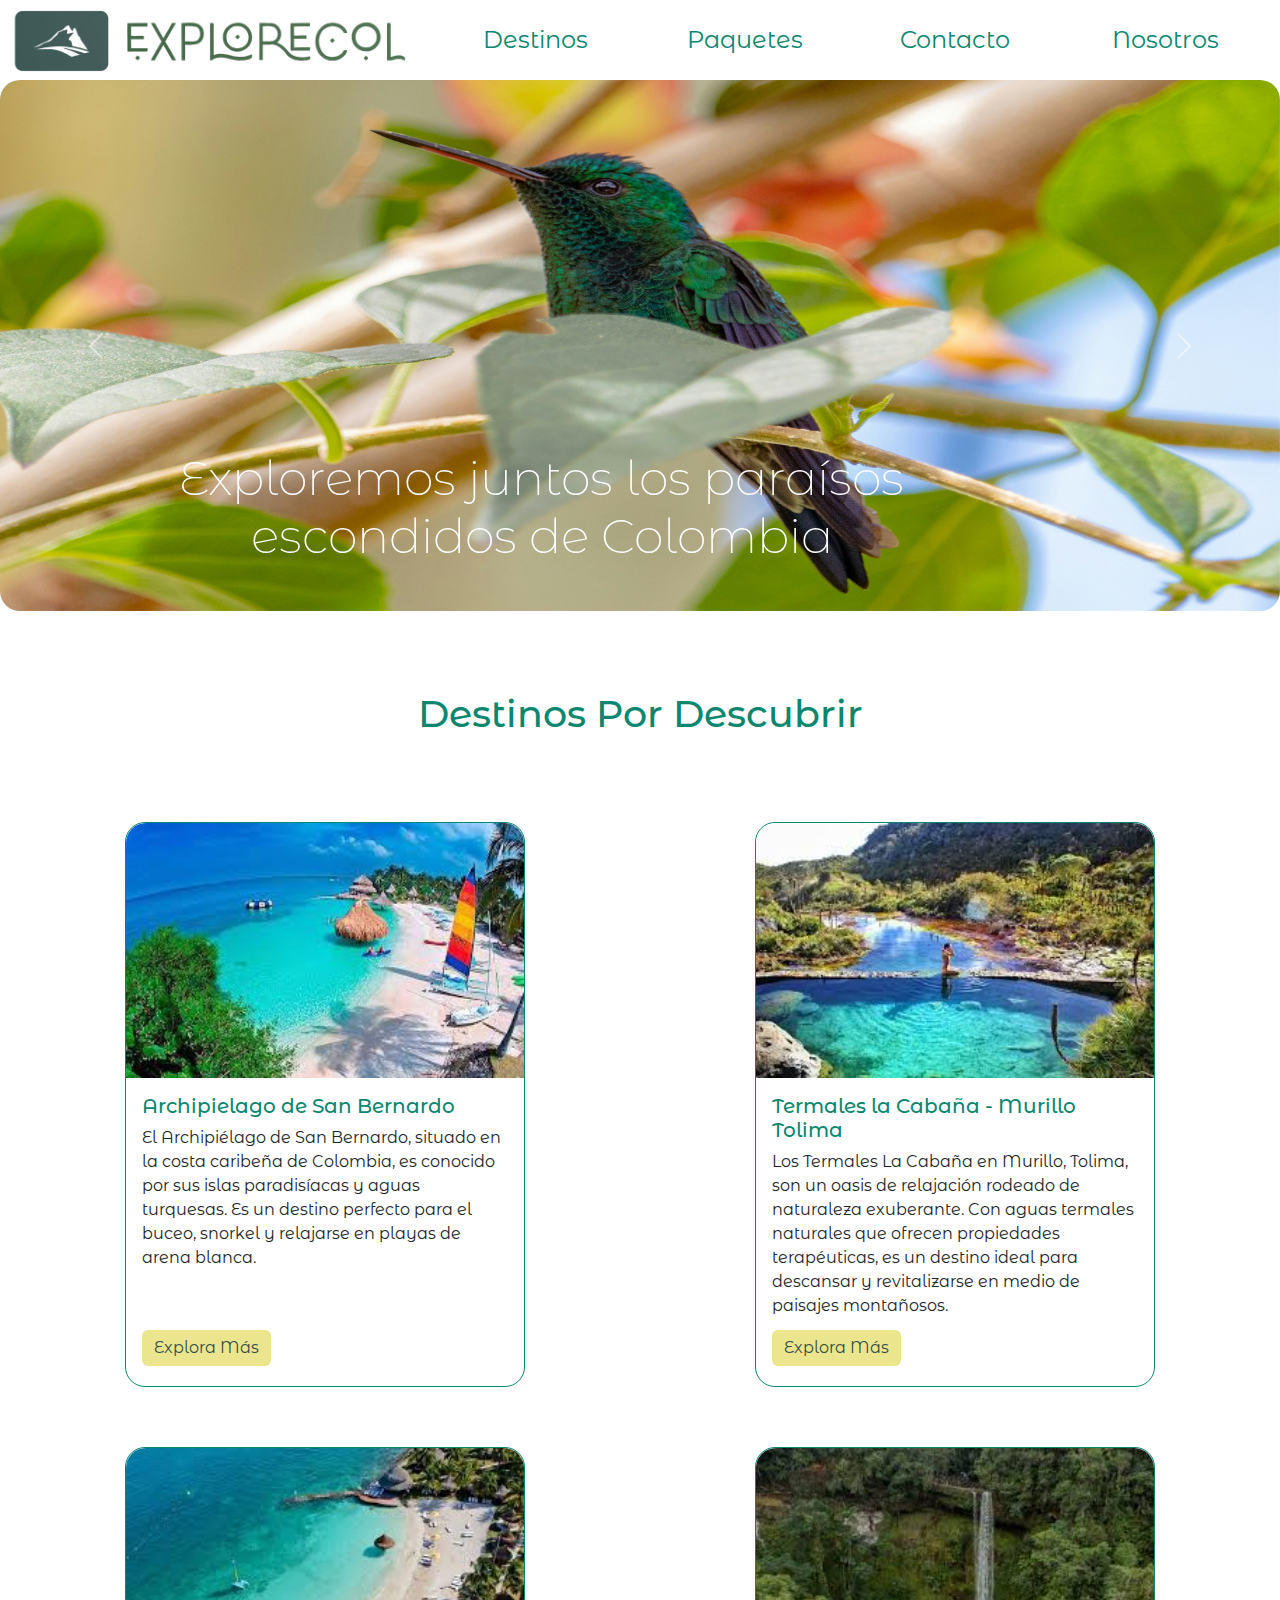
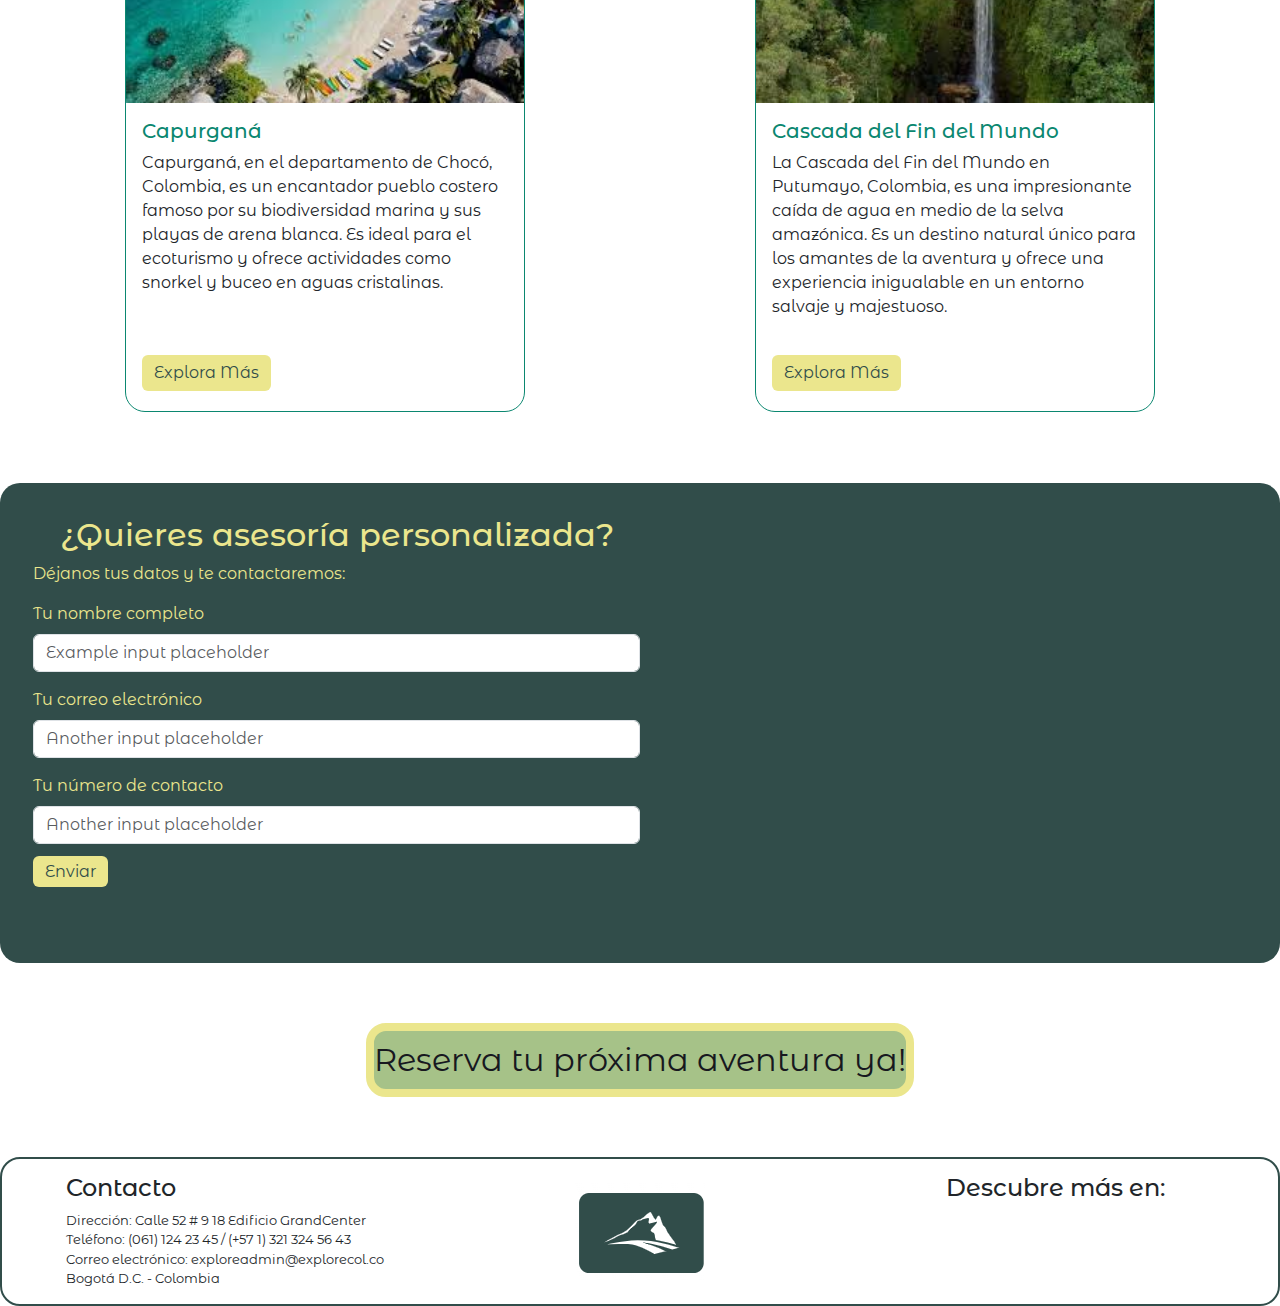
==== index.html @ 63561d1d "inicio proyecto" ====
<!DOCTYPE html>
<html lang="en">
<head>
    <meta charset="UTF-8">
    <meta name="viewport" content="width=device-width, initial-scale=1.0">
    <link href="https://cdn.jsdelivr.net/npm/bootstrap@5.3.3/dist/css/bootstrap.min.css" 
        rel="stylesheet" 
        integrity="sha384-QWTKZyjpPEjISv5WaRU9OFeRpok6YctnYmDr5pNlyT2bRjXh0JMhjY6hW+ALEwIH" 
        crossorigin="anonymous">
        <link rel="preconnect" href="https://fonts.googleapis.com">
        <link rel="preconnect" href="https://fonts.gstatic.com" crossorigin>
        <link href="https://fonts.googleapis.com/css2?family=Montserrat+Alternates:ital,wght@0,100;0,200;0,300;0,400;0,500;0,600;0,700;0,800;0,900;1,100;1,200;1,300;1,400;1,500;1,600;1,700;1,800;1,900&display=swap" 
            rel="stylesheet">
            <link rel="stylesheet" href="https://cdnjs.cloudflare.com/ajax/libs/font-awesome/6.5.2/css/all.min.css" integrity="sha512-SnH5WK+bZxgPHs44uWIX+LLJAJ9/2PkPKZ5QiAj6Ta86w+fsb2TkcmfRyVX3pBnMFcV7oQPJkl9QevSCWr3W6A==" crossorigin="anonymous" referrerpolicy="no-referrer" />
    <link rel="stylesheet" href="./assets/css/styles.css">
    <link rel="stylesheet" href="./assets/css/header.css">
    <link rel="stylesheet" href="./assets/css/carousel.css">
    <link rel="stylesheet" href="./assets/css/destinos.css">
    <link rel="stylesheet" href="./assets/css/callback.css">
    <link rel="stylesheet" href="./assets/css/btn-reservar.css">
    <link rel="stylesheet" href="./assets/css/footer.css">
    <title>ExploreCol Travel</title>
</head>
<body>
    <!---------------- Barra de Navegación  -------------------------------->
    <header>
        <div class="header__img">
            <img src="./assets/img/ExploreCol.png" alt="ExploreCol-Logo">
        </div>
        <nav class="header__navbar">
            <ul>
                <li>
                    <a href="">Destinos</a>
                </li>
                <li>
                    <a href="">Paquetes</a>
                </li>
                <li>
                    <a href="">Contacto</a>
                </li>
                <li>
                    <a href="">Nosotros</a>
                </li>
            </ul>
        </nav>
    </header>
    <!-------------------  Carrusell de fotos -------------------------->
    <section>
        <div id="carouselExampleAutoplaying" class="carousel slide" data-bs-ride="carousel">
            <div class="carousel-inner">
              <div class="carousel-item active">
                <img src="./assets/img/andres-herrera-B7Zv5rtOlSg-unsplash.jpg" class="d-block w-100" alt="imagen-colombia-1">
              </div>
              <div class="carousel-item">
                <img src="./assets/img/fernanda-fierro-XV4XUU7gWlk-unsplash.jpg" class="d-block w-100" alt="imagen-colombia-2">
              </div>
              <div class="carousel-item">
                <img src="./assets/img/azzedine-rouichi-NqMHXiNxbuE-unsplash.jpg" class="d-block w-100" alt="imagen-colombia-3">
              </div>
              <div class="carousel-item">
                <img src="./assets/img/leandro-loureiro-J0suKy48jfk-unsplash.jpg" class="d-block w-100" alt="imagen-colombia-4">
              </div>
            </div>
            <button class="carousel-control-prev" type="button" data-bs-target="#carouselExampleAutoplaying" data-bs-slide="prev">
              <span class="carousel-control-prev-icon" aria-hidden="true"></span>
              <span class="visually-hidden">Previous</span>
            </button>
            <button class="carousel-control-next" type="button" data-bs-target="#carouselExampleAutoplaying" data-bs-slide="next">
              <span class="carousel-control-next-icon" aria-hidden="true"></span>
              <span class="visually-hidden">Next</span>
            </button>
          </div>
          <div class="carousel-text">
            <h1>Exploremos juntos los paraísos <br>
            escondidos de Colombia</h1>
        </div>
    </section>
    <!----------------- Sección Destinos ----------------------------------->
    <section class="destinos__container">
        <h2>Destinos Por Descubrir</h2>
        <div class="destinos__cards">
            <div class="destinos__cards-content-top">
                <div class="card" style="width: 25rem;">
                    <img src="./assets/img/archipielago-san-bernardo.jpg" class="card-img-top" alt="...">
                    <div class="card-body">
                        <h5 class="card-title">Archipielago de San Bernardo</h5>
                        <p class="card-text">El Archipiélago de San Bernardo, 
                            situado en la costa caribeña de Colombia, 
                            es conocido por sus islas paradisíacas y aguas turquesas. 
                            Es un destino perfecto para el buceo, snorkel 
                            y relajarse en playas de arena blanca.</p>
                        <a href="#" class="btn btn-primary">Explora Más</a>
                    </div>
                </div>
                <div class="card" style="width: 25rem;">
                    <img src="./assets/img/murillo-tolima.jpg" class="card-img-top" alt="...">
                    <div class="card-body">
                        <h5 class="card-title">Termales la Cabaña - Murillo Tolima</h5>
                        <p class="card-text">Los Termales La Cabaña en Murillo, Tolima, 
                            son un oasis de relajación rodeado de naturaleza exuberante. 
                            Con aguas termales naturales que ofrecen propiedades terapéuticas, 
                            es un destino ideal para descansar y revitalizarse en medio de paisajes 
                            montañosos.</p>
                        <a href="#" class="btn btn-primary">Explora Más</a>
                    </div>
                </div>
            </div>
            <div class="destinos__cards-content-bottom">
                <div class="card" style="width: 25rem;">
                    <img src="./assets/img/capurgana.jpg" class="card-img-top" alt="...">
                    <div class="card-body">
                        <h5 class="card-title">Capurganá</h5>
                        <p class="card-text">Capurganá, en el departamento de Chocó, Colombia, 
                            es un encantador pueblo costero famoso por su biodiversidad marina 
                            y sus playas de arena blanca. Es ideal para el ecoturismo y ofrece 
                            actividades como snorkel y buceo en aguas cristalinas.</p>
                        <a href="#" class="btn btn-primary">Explora Más</a>
                    </div>
                </div>
                <div class="card" style="width: 25rem;">
                    <img src="./assets/img/fin-del-mundo.jpg" class="card-img-top" alt="...">
                    <div class="card-body">
                        <h5 class="card-title">Cascada del Fin del Mundo</h5>
                        <p class="card-text">La Cascada del Fin del Mundo en Putumayo, Colombia, 
                            es una impresionante caída de agua en medio de la selva amazónica. 
                            Es un destino natural único para los amantes de la aventura 
                            y ofrece una experiencia inigualable en un entorno salvaje y majestuoso.</p>
                        <a href="#" class="btn btn-primary">Explora Más</a>
                    </div>
                </div>
            </div>
        </div>
    </section>
    <!---------------- Call to Action --------------------------------------->
    <section class="callback">
        <div>
            <h2>¿Quieres asesoría personalizada?</h2>
            <p>Déjanos tus datos y te contactaremos:</p>
            <div class="mb-3">
                <label for="formGroupExampleInput" class="form-label">Tu nombre completo</label>
                <input type="text" class="form-control" id="formGroupExampleInput" placeholder="Example input placeholder">
            </div>
            <div class="mb-3">
                <label for="formGroupExampleInput2" class="form-label">Tu correo electrónico</label>
                <input type="email" class="form-control" id="formGroupExampleInput2" placeholder="Another input placeholder">
            </div>
            <div class="mb-3">
                <label for="formGroupExampleInput2" class="form-label">Tu número de contacto</label>
                <input type="number" class="form-control" id="formGroupExampleInput3" placeholder="Another input placeholder">
            </div>
            <a href="#" class="callback__btn btn-primary">Enviar</a>
        </div>
        <div class="callback__video-container">
            <iframe class="callback__video" width="560" 
            height="315" 
            src="https://www.youtube.com/embed/3iRbX0WfJOY?si=jAsMgPPLpHD-TkcE" 
            title="YouTube video player" 
            frameborder="0" allow="accelerometer; autoplay; clipboard-write; encrypted-media; gyroscope; picture-in-picture; web-share" 
            referrerpolicy="strict-origin-when-cross-origin" 
            allowfullscreen></iframe>
        </div>
        
    </section>
    <!----------------  Botón Reservar ------------------------------------->
    <div class="reservar__container">
        <a href="#" class="reservar__container-btn">Reserva tu próxima aventura ya!</a>
    </div>
    <!----------------  footer ------------------------------------>
    <footer class="footer__container">
        <div>
            <h4>Contacto</h4>
            <ul>
                <li>Dirección: Calle 52 # 9 18 Edificio GrandCenter</li>
                <li>Teléfono: (061) 124 23 45 / (+57 1) 321 324 56 43</li>
                <li>Correo electrónico: exploreadmin@explorecol.co</li>
                <li>Bogotá D.C. - Colombia</li>
            </ul>
        </div>
        <div class="footer__container-logo">
            <img src="./assets/img/ExploreCol-Symbol.png" alt="ExploreCol-Symbol">
        </div>
        <div class="footer__container-social">
            <h4>Descubre más en:</h4>
            <div class="footer__container-social-logos">
                <a href="https://www.facebook.com/tu-pagina" target="_blank"><i class="fab fa-facebook"></i></a>
                <a href="https://www.instagram.com/tu-usuario" target="_blank"><i class="fab fa-instagram"></i></a>
                <a href="https://www.tiktok.com/@tu-usuario" target="_blank"><i class="fab fa-tiktok"></i></a>
            </div>
        </div>
    </footer>

    <script src="https://cdn.jsdelivr.net/npm/bootstrap@5.3.3/dist/js/bootstrap.bundle.min.js" 
        integrity="sha384-YvpcrYf0tY3lHB60NNkmXc5s9fDVZLESaAA55NDzOxhy9GkcIdslK1eN7N6jIeHz" 
        crossorigin="anonymous">
    </script>
</body>
</html>
---- assets/css/styles.css ----
* {
    margin: 0;
    padding: 0;
    box-sizing: border-box;
    font-family: "Montserrat Alternates", sans-serif; ;
}
---- assets/css/header.css ----
header {
    display: grid;
    grid-template-columns: 1fr 2fr;
    height: 80px;
    padding: 10px;
    align-content: center;
}

.header__navbar {
    align-content: center;
}

.header__navbar ul {
    display: grid;
    grid-template-columns: 1fr 1fr 1fr 1fr;
    text-align: center;
    list-style: none;
    padding: 0;
    margin: 0;
}

.header__navbar a {
    text-decoration: none;
    color: #0b8770;
    font-size: x-large;
    font-weight: 400;
}
---- assets/css/carousel.css ----
.carousel-inner {
    width: 100%;
    height: 531px;
    border-radius: 20px;

}

.w-100 {
    width: 100% !important;
    height: 531px;
}

.carousel-text h1 {
    position: absolute;
    top: 50%;
    left: 14%;
    color: white;
    font-weight: 200;
    font-size: -webkit-xxx-large;
    text-align: center;
}
---- assets/css/destinos.css ----
.destinos__container {
    box-sizing: border-box;
    padding: 10px;
    color: #0b8770;
    height: 88rem;
    width: 100%;
}

.destinos__container h2 {
    text-align: center;
    margin-top: 70px;
    margin-bottom: 35px;
    font-size: 38px;
}

.destinos__cards {
    display: grid;
    grid-template-rows: 1fr 1fr;
    height: 10px;
}

.destinos__cards-content-top {
    display: grid;
    grid-template-columns: 1fr 1fr;
    justify-items: center;
    margin-top: 50px;
    margin-bottom: 40px;
}

.destinos__cards-content-bottom {
    display: grid;
    grid-template-columns: 1fr 1fr;
    justify-items: center;
    margin-top: 20px;
}

.card {
    height: 565px;
    border-top-right-radius: 20px;
    border-top-left-radius: 20px;
    border-bottom-left-radius: 20px;
    border-bottom-right-radius: 20px;
    border-color: #0b8770;
}

.card-body {
    position: relative;
}

.card-title {
    color: #0b8770;
}

a.btn.btn-primary {
    background-color: #ebe68d;
    color: #314d4a;
    border: none;
    position: absolute;
    bottom: 20px;
}

img.card-img-top {
    width: 100%;
    height: 255px;
    border-top-right-radius: 20px;
    border-top-left-radius: 20px;
}
---- assets/css/callback.css ----
section.callback {
    display: grid;
    grid-template-columns: 1fr 1fr;
    width: 100%;
    height: 30rem;
    margin-top: 4rem;
    background-color: #314d4a;
    color: #ebe68d;
    padding: 33px;
    border-radius: 20px;
}

section.callback h2 {
    text-align: center;
}

.callback__btn {
    background-color: #ebe68d;
    color: #314d4a;
    border: none;
    padding: 6px 12px;
    border-radius: 6px;
    text-decoration: none;
}

.callback__video-container {
    padding: 20px;
    align-self: center;
}

.callback__video-container iframe {
    border: 0;
    border-radius: 20px;
    width: -webkit-fill-available;
}
---- assets/css/btn-reservar.css ----
.reservar__container {
    display: flex;
    width: 100%;
    height: 74px;
    justify-content: center;
    margin-top: 60px;
    margin-bottom: 60px;
}

a.reservar__container-btn {
    text-decoration: none;
    background-color: #a6c288;
    border: 8px solid #ebe68d;
    color: #17181f;
    align-content: center;
    border-radius: 20px;
    font-size: xx-large;
}
---- assets/css/footer.css ----
.footer__container {
    display: grid;
    grid-template-columns: 1fr 1fr 1fr;
    justify-items: center;
    border: 2px solid #314d4a;
    border-radius: 20px;
    padding: 15px;
}

.footer__container ul {
    list-style: none;
    margin: 0;
    padding: 0;
    font-size: small;
}

.footer__container-logo {
    align-self: center;
}

::before {
    font-size: 57px;
    color: #314d4a;
}

.footer__container-social-logos {
    display: flex;
    justify-content: space-between;
}
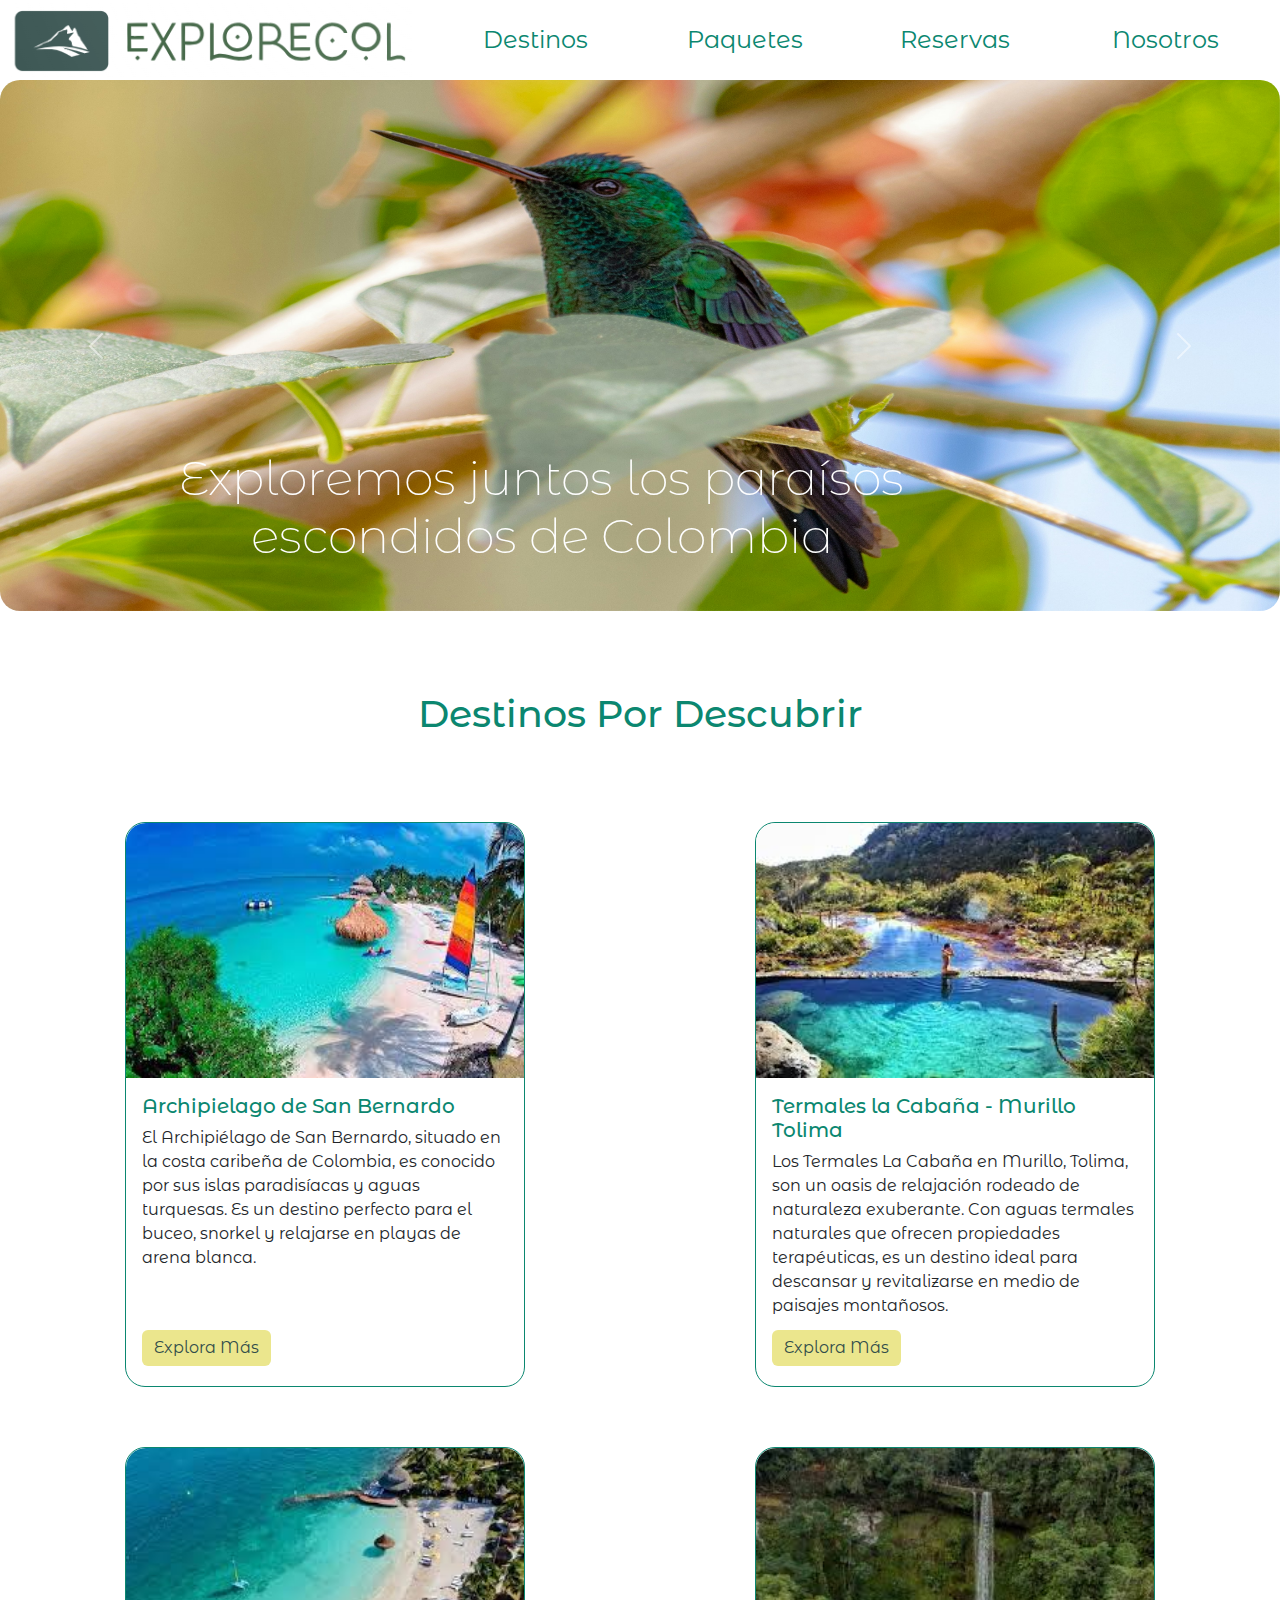
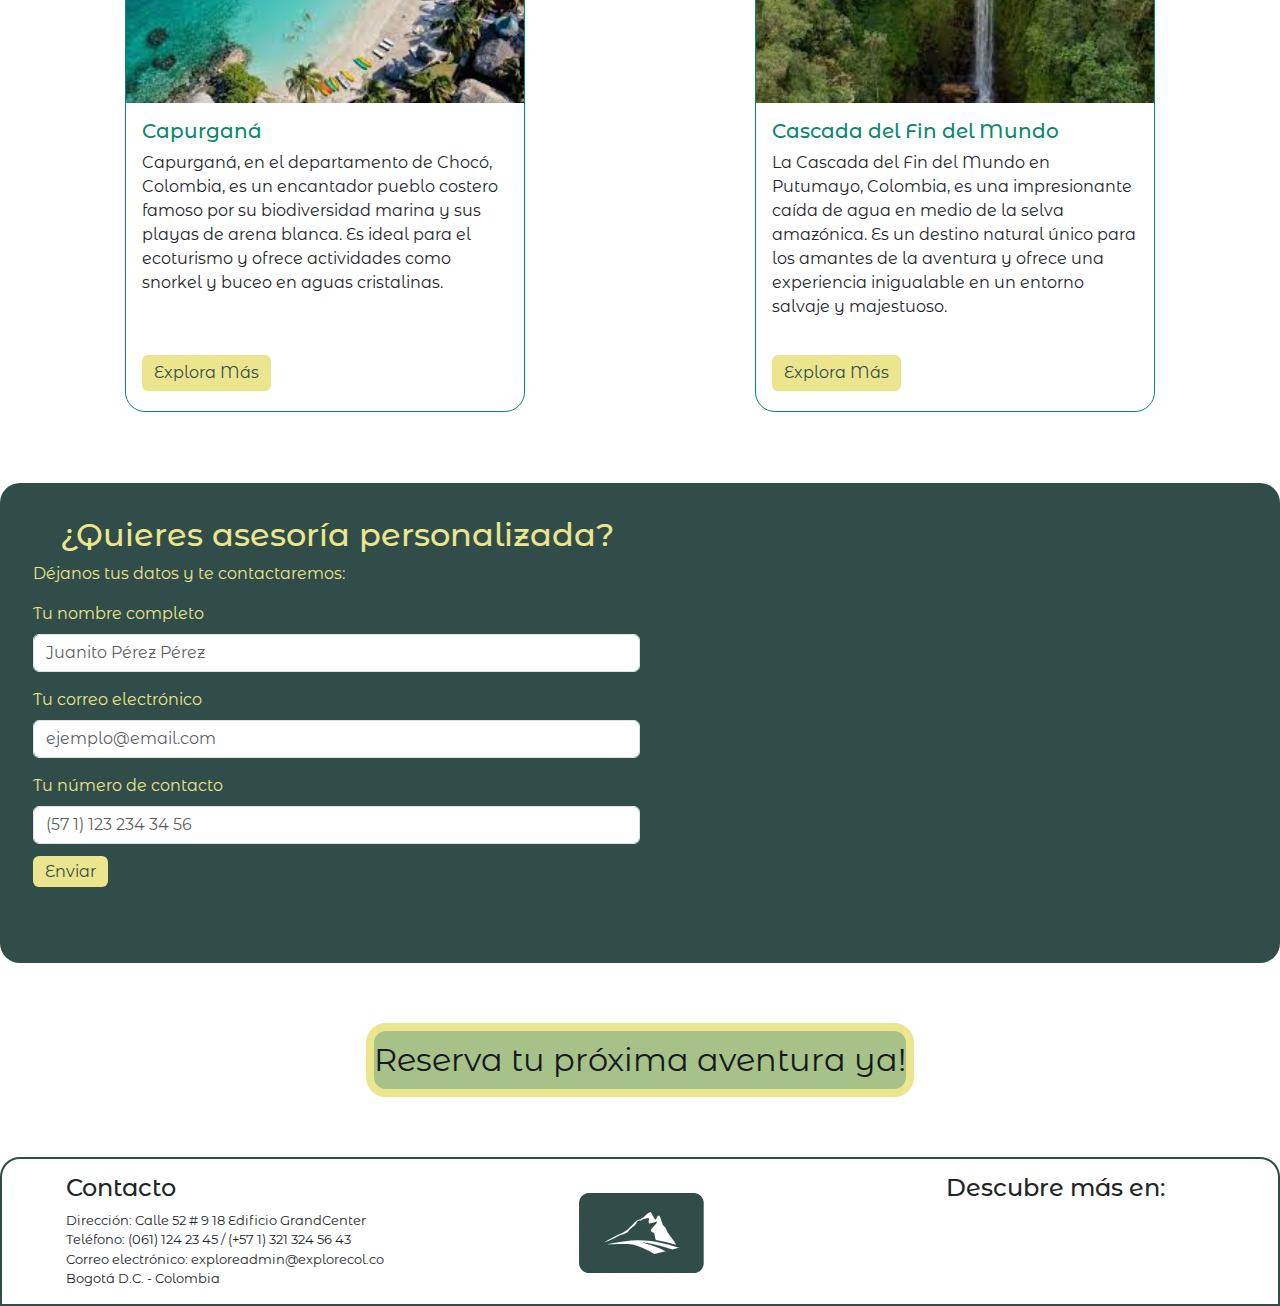
==== commit 68ba1536: "avance proyecto" ====
--- a/index.html
+++ b/index.html
@@ -30,16 +30,16 @@
         <nav class="header__navbar">
             <ul>
                 <li>
-                    <a href="">Destinos</a>
+                    <a href="./assets/pages/destinos.html" target="_blank">Destinos</a>
                 </li>
                 <li>
-                    <a href="">Paquetes</a>
+                    <a href="./assets/pages/paquetes.html" target="_blank">Paquetes</a>
                 </li>
                 <li>
-                    <a href="">Contacto</a>
+                    <a href="./assets/pages/reservas.html" target="_blank">Reservas</a>
                 </li>
                 <li>
-                    <a href="">Nosotros</a>
+                    <a href="./assets/pages/nosotros.html" target="_blank">Nosotros</a>
                 </li>
             </ul>
         </nav>
@@ -138,15 +138,15 @@
             <p>Déjanos tus datos y te contactaremos:</p>
             <div class="mb-3">
                 <label for="formGroupExampleInput" class="form-label">Tu nombre completo</label>
-                <input type="text" class="form-control" id="formGroupExampleInput" placeholder="Example input placeholder">
+                <input type="text" class="form-control" id="formGroupExampleInput" placeholder="Juanito Pérez Pérez">
             </div>
             <div class="mb-3">
                 <label for="formGroupExampleInput2" class="form-label">Tu correo electrónico</label>
-                <input type="email" class="form-control" id="formGroupExampleInput2" placeholder="Another input placeholder">
+                <input type="email" class="form-control" id="formGroupExampleInput2" placeholder="ejemplo@email.com">
             </div>
             <div class="mb-3">
-                <label for="formGroupExampleInput2" class="form-label">Tu número de contacto</label>
-                <input type="number" class="form-control" id="formGroupExampleInput3" placeholder="Another input placeholder">
+                <label for="formGroupExampleInput3" class="form-label">Tu número de contacto</label>
+                <input type="number" class="form-control" id="formGroupExampleInput3" placeholder="(57 1) 123 234 34 56">
             </div>
             <a href="#" class="callback__btn btn-primary">Enviar</a>
         </div>
@@ -159,11 +159,10 @@
             referrerpolicy="strict-origin-when-cross-origin" 
             allowfullscreen></iframe>
         </div>
-        
     </section>
     <!----------------  Botón Reservar ------------------------------------->
     <div class="reservar__container">
-        <a href="#" class="reservar__container-btn">Reserva tu próxima aventura ya!</a>
+        <a href="./assets/pages/reservas.html" class="reservar__container-btn" target="_blank">Reserva tu próxima aventura ya!</a>
     </div>
     <!----------------  footer ------------------------------------>
     <footer class="footer__container">
--- a/assets/css/styles.css
+++ b/assets/css/styles.css
@@ -2,5 +2,5 @@
     margin: 0;
     padding: 0;
     box-sizing: border-box;
-    font-family: "Montserrat Alternates", sans-serif; ;
+    font-family: "Montserrat Alternates", sans-serif;
 }
--- a/assets/css/footer.css
+++ b/assets/css/footer.css
@@ -3,8 +3,9 @@
     grid-template-columns: 1fr 1fr 1fr;
     justify-items: center;
     border: 2px solid #314d4a;
-    border-radius: 20px;
+    border-top-right-radius: 20px;
     padding: 15px;
+    border-top-left-radius: 20px;
 }
 
 .footer__container ul {
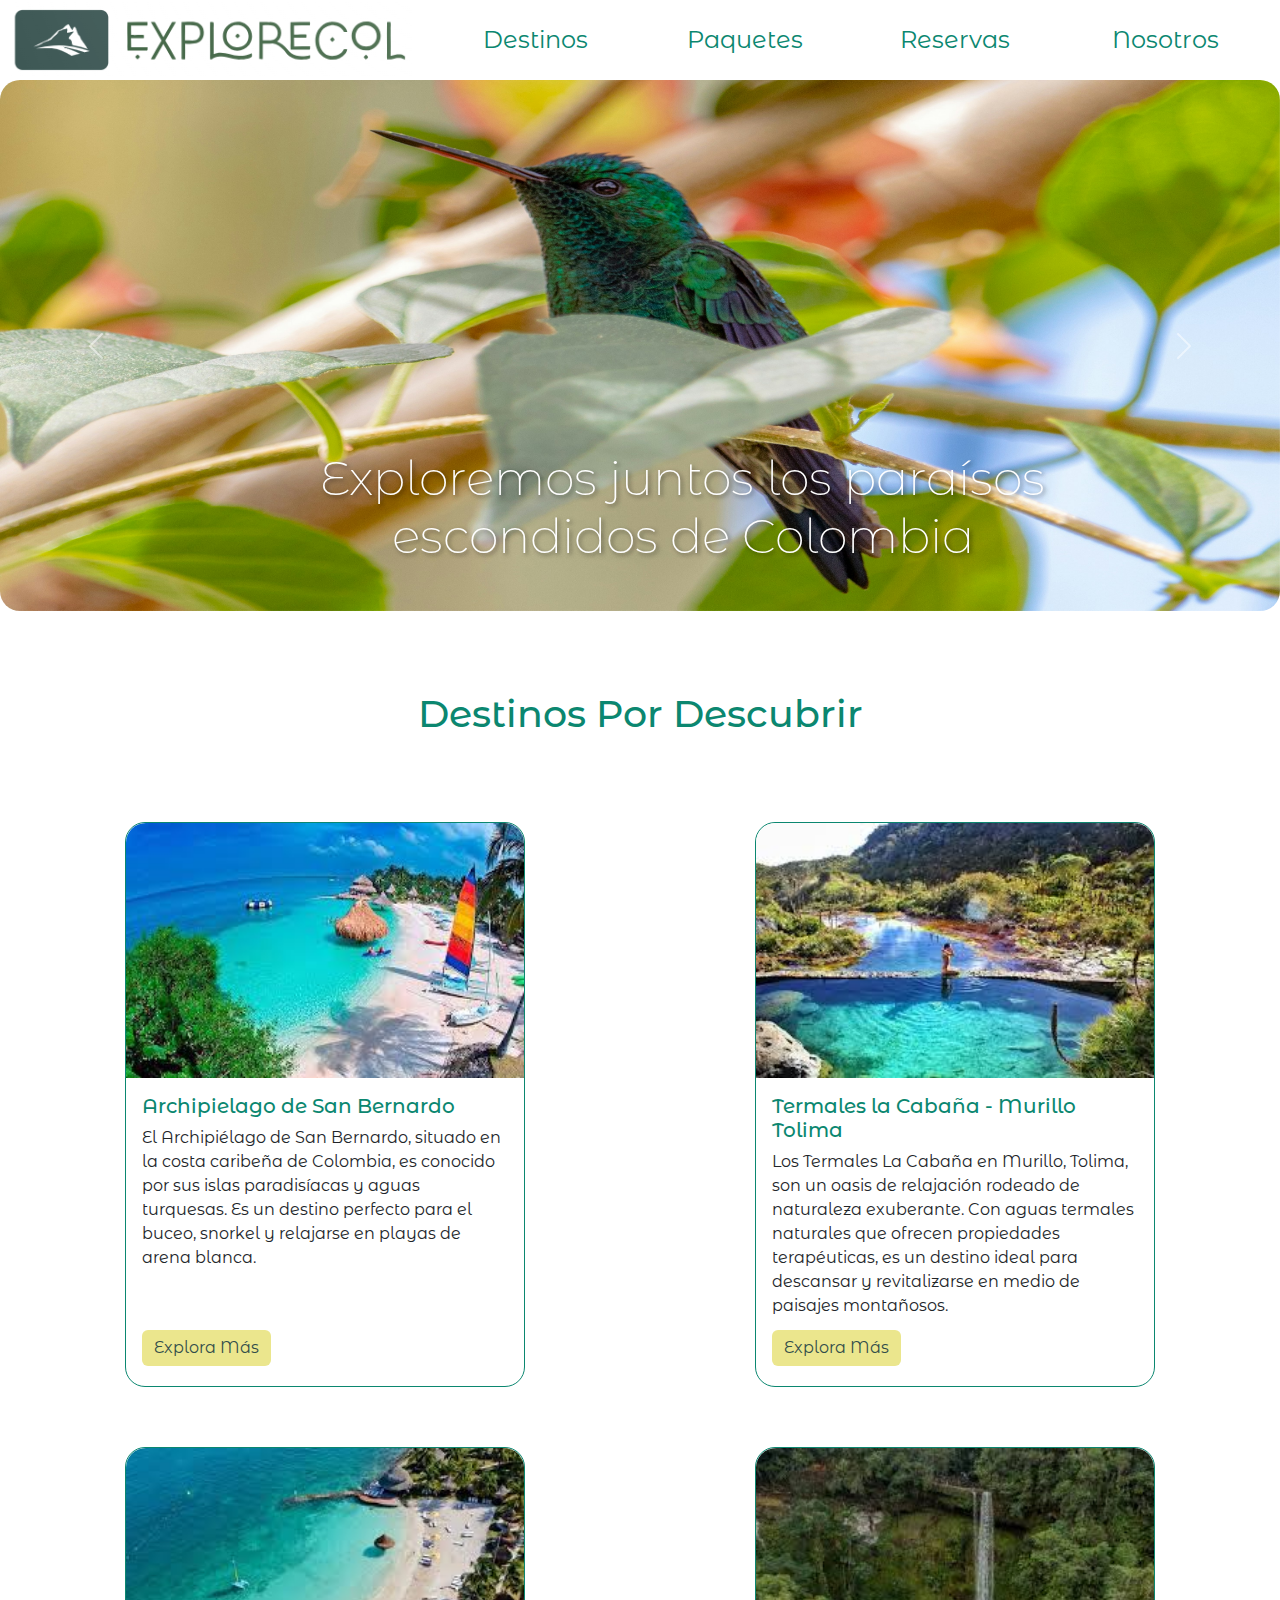
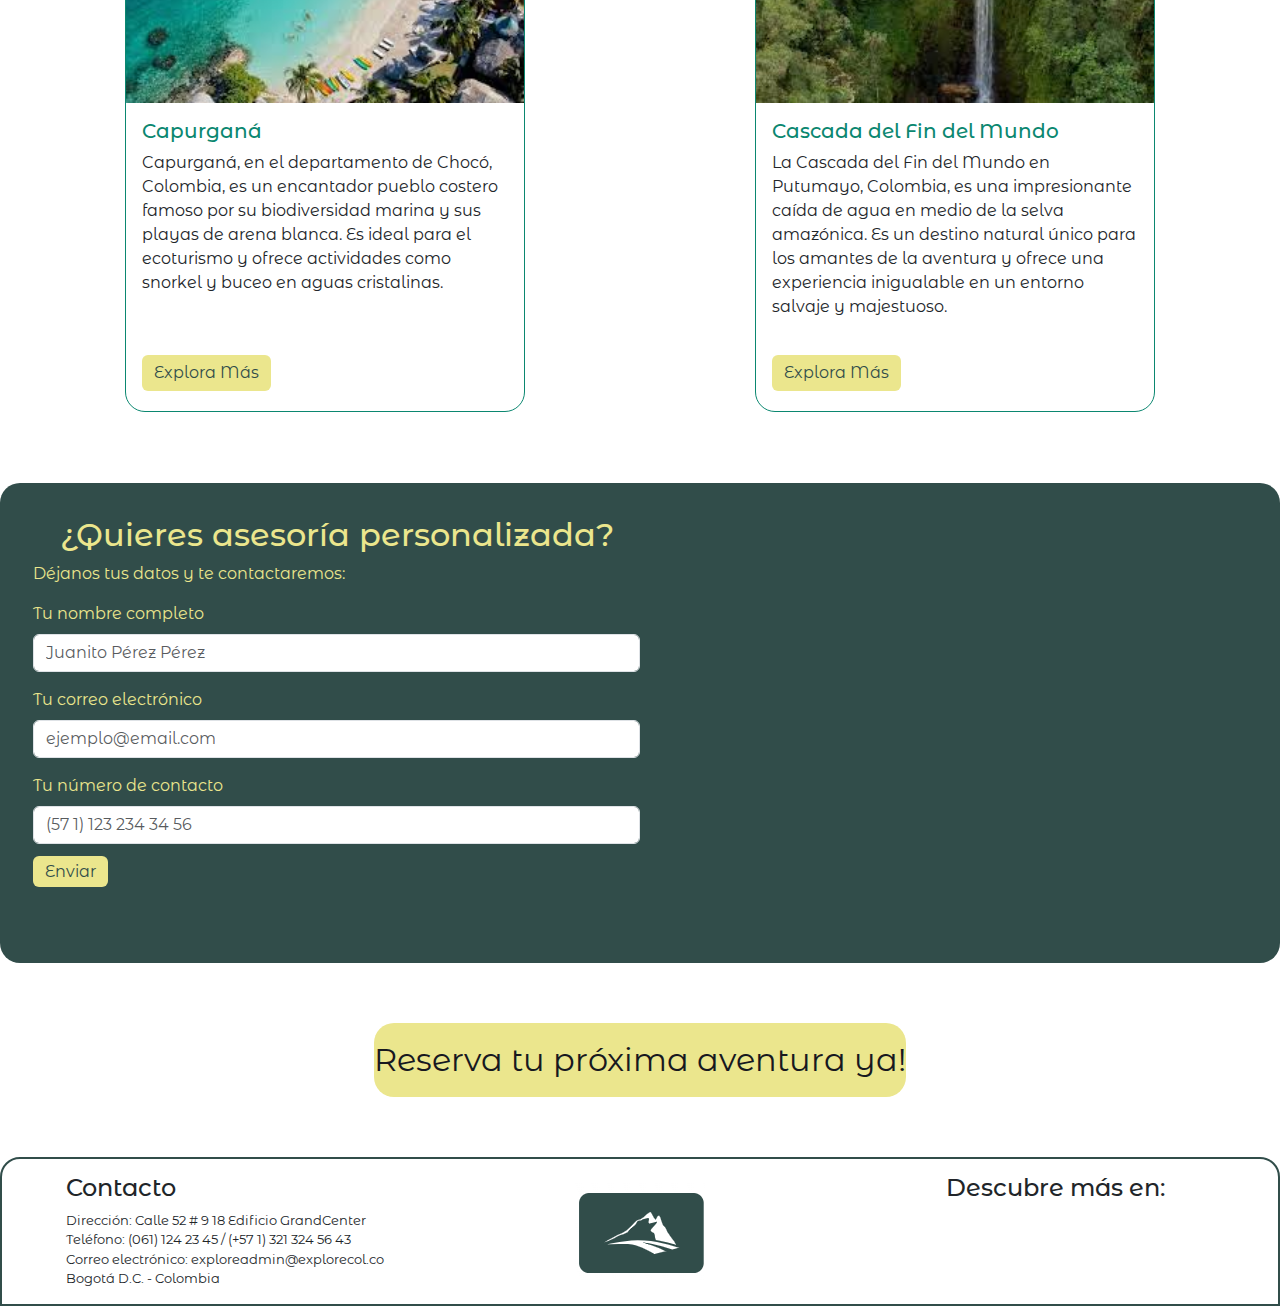
==== commit 9147751a: "proyecto final" ====
--- a/index.html
+++ b/index.html
@@ -25,7 +25,9 @@
     <!---------------- Barra de Navegación  -------------------------------->
     <header>
         <div class="header__img">
-            <img src="./assets/img/ExploreCol.png" alt="ExploreCol-Logo">
+            <a href="./index.html">
+                <img src="./assets/img/ExploreCol.png" alt="ExploreCol-Logo">
+            </a>
         </div>
         <nav class="header__navbar">
             <ul>
@@ -80,7 +82,7 @@
         <h2>Destinos Por Descubrir</h2>
         <div class="destinos__cards">
             <div class="destinos__cards-content-top">
-                <div class="card" style="width: 25rem;">
+                <div class="card">
                     <img src="./assets/img/archipielago-san-bernardo.jpg" class="card-img-top" alt="...">
                     <div class="card-body">
                         <h5 class="card-title">Archipielago de San Bernardo</h5>
@@ -89,10 +91,10 @@
                             es conocido por sus islas paradisíacas y aguas turquesas. 
                             Es un destino perfecto para el buceo, snorkel 
                             y relajarse en playas de arena blanca.</p>
-                        <a href="#" class="btn btn-primary">Explora Más</a>
+                        <a href="./assets/pages/destinos.html" class="btn btn-primary" target="_blank">Explora Más</a>
                     </div>
                 </div>
-                <div class="card" style="width: 25rem;">
+                <div class="card">
                     <img src="./assets/img/murillo-tolima.jpg" class="card-img-top" alt="...">
                     <div class="card-body">
                         <h5 class="card-title">Termales la Cabaña - Murillo Tolima</h5>
@@ -101,12 +103,12 @@
                             Con aguas termales naturales que ofrecen propiedades terapéuticas, 
                             es un destino ideal para descansar y revitalizarse en medio de paisajes 
                             montañosos.</p>
-                        <a href="#" class="btn btn-primary">Explora Más</a>
+                        <a href="./assets/pages/destinos.html" class="btn btn-primary" target="_blank">Explora Más</a>
                     </div>
                 </div>
             </div>
             <div class="destinos__cards-content-bottom">
-                <div class="card" style="width: 25rem;">
+                <div class="card">
                     <img src="./assets/img/capurgana.jpg" class="card-img-top" alt="...">
                     <div class="card-body">
                         <h5 class="card-title">Capurganá</h5>
@@ -114,10 +116,10 @@
                             es un encantador pueblo costero famoso por su biodiversidad marina 
                             y sus playas de arena blanca. Es ideal para el ecoturismo y ofrece 
                             actividades como snorkel y buceo en aguas cristalinas.</p>
-                        <a href="#" class="btn btn-primary">Explora Más</a>
+                        <a href="./assets/pages/destinos.html" class="btn btn-primary" target="_blank">Explora Más</a>
                     </div>
                 </div>
-                <div class="card" style="width: 25rem;">
+                <div class="card">
                     <img src="./assets/img/fin-del-mundo.jpg" class="card-img-top" alt="...">
                     <div class="card-body">
                         <h5 class="card-title">Cascada del Fin del Mundo</h5>
@@ -125,7 +127,7 @@
                             es una impresionante caída de agua en medio de la selva amazónica. 
                             Es un destino natural único para los amantes de la aventura 
                             y ofrece una experiencia inigualable en un entorno salvaje y majestuoso.</p>
-                        <a href="#" class="btn btn-primary">Explora Más</a>
+                        <a href="./assets/pages/destinos.html" class="btn btn-primary" target="_blank">Explora Más</a>
                     </div>
                 </div>
             </div>
--- a/assets/css/styles.css
+++ b/assets/css/styles.css
@@ -4,3 +4,9 @@
     box-sizing: border-box;
     font-family: "Montserrat Alternates", sans-serif;
 }
+
+body {
+    margin: 0;
+    padding: 0;
+    box-sizing: border-box;
+}
--- a/assets/css/header.css
+++ b/assets/css/header.css
@@ -17,6 +17,14 @@
     list-style: none;
     padding: 0;
     margin: 0;
+    height: 77px;
+    align-items: center;
+}
+
+.header__navbar ul:hover {
+    background-color: #314d4a;
+    border-radius: 20px;
+    transform: perspective(3s);
 }
 
 .header__navbar a {
@@ -26,4 +34,75 @@
     font-weight: 400;
 }
 
+@media screen and (max-width: 790px) {
+    .header__navbar a {
+        font-size: 18px;
+    }
+}
 
+@media screen and (max-width: 670px) {
+    .header__navbar a {
+        font-size: 15px;
+    }
+}
+
+@media screen and (max-width: 475px) {
+    .header__navbar a {
+        font-size: 12px;
+    }
+}
+
+@media screen and (max-width: 415px) {
+    .header__navbar a {
+        font-size: 9px;
+    }
+}
+
+.header__navbar a:hover {
+    text-decoration: none;
+    color: #ebe68d;
+    font-size: x-large;
+    font-weight: 400;
+    border-radius: 10px;
+}
+
+@media screen and (max-width: 900px) {
+    .header__img {
+        align-content: center;
+    }
+}
+
+@media screen and (max-width: 580px) {
+    .header__img {
+        align-content: center;
+    }
+}
+
+@media screen and (max-width: 450px) {
+    .header__img {
+        align-content: center;
+    }
+}
+
+@media screen and (max-width: 900px) {
+    .header__img img {
+        width: 281px;
+        height: 57px;
+    }
+}
+
+@media screen and (max-width: 580px) {
+    .header__img img {
+        width: 194px;
+        height: 40px;
+    }
+}
+
+@media screen and (max-width: 580px) {
+    .header__img img {
+        width: 134px;
+        height: 26px;
+    }
+}
+
+
--- a/assets/css/carousel.css
+++ b/assets/css/carousel.css
@@ -13,9 +13,144 @@
 .carousel-text h1 {
     position: absolute;
     top: 50%;
-    left: 14%;
+    left: 25%;
     color: white;
     font-weight: 200;
     font-size: -webkit-xxx-large;
     text-align: center;
+    text-shadow: 2px 2px 4px rgba(0, 0, 0, 0.5);
 }
+
+@media screen and (max-width: 1143.70px) {
+    .carousel-text h1 {
+        top: 50%;
+        left: 18%;
+    }
+}
+
+@media screen and (max-width: 1048.89px) {
+    .carousel-text h1 {
+        top: 50%;
+        left: 15%;
+    }
+}
+
+@media screen and (max-width: 992px) {
+    .carousel-text h1 {
+        top: 50%;
+        left: 19%;
+        font-size: 41px;
+    }
+}
+
+@media screen and (max-width: 890px) {
+    .carousel-text h1 {
+        top: 50%;
+        left: 15%;
+        font-size: 41px;
+    }
+}
+
+@media screen and (max-width: 842px) {
+    .carousel-text h1 {
+        top: 50%;
+        left: 18%;
+        font-size: 35px;
+    }
+}
+
+@media screen and (max-width: 780px) {
+    .carousel-text h1 {
+        top: 50%;
+        left: 22%;
+        font-size: 30px;
+    }
+}
+
+@media screen and (max-width: 720px) {
+    .carousel-text h1 {
+        top: 52%;
+        left: 18%;
+        font-size: 30px;
+    }
+}
+
+@media screen and (max-width: 670px) {
+    .carousel-text h1 {
+        top: 52%;
+        left: 20%;
+        font-size: 25px;
+    }
+}
+
+@media screen and (max-width: 586px) {
+    .carousel-text h1 {
+        top: 53%;
+        left: 17%;
+        font-size: 25px;
+    }
+}
+
+@media screen and (max-width: 554px) {
+    .carousel-text h1 {
+        top: 53%;
+        left: 15%;
+        font-size: 25px;
+    }
+}
+
+@media screen and (max-width: 528px) {
+    .carousel-text h1 {
+        top: 55%;
+        left: 20%;
+        font-size: 20px;
+    }
+}
+
+@media screen and (max-width: 480px) {
+    .carousel-text h1 {
+        top: 54%;
+        left: 17%;
+        font-size: 20px;
+    }
+}
+
+@media screen and (max-width: 450px) {
+    .carousel-text h1 {
+        top: 54%;
+        left: 21%;
+        font-size: 17px;
+    }
+}
+
+@media screen and (max-width: 423px) {
+    .carousel-text h1 {
+        top: 54%;
+        left: 18%;
+        font-size: 17px;
+    }
+}
+
+@media screen and (max-width: 393px) {
+    .carousel-text h1 {
+        top: 54%;
+        left: 15%;
+        font-size: 17px;
+    }
+}
+
+@media screen and (max-width: 370px) {
+    .carousel-text h1 {
+        top: 55%;
+        left: 17%;
+        font-size: 15px;
+    }
+}
+
+@media screen and (max-width: 340px) {
+    .carousel-text h1 {
+        top: 55%;
+        left: 15%;
+        font-size: 15px;
+    }
+}--- a/assets/css/destinos.css
+++ b/assets/css/destinos.css
@@ -6,11 +6,23 @@
     width: 100%;
 }
 
+@media screen and (max-width: 855px) {
+    .destinos__container {
+        height: 160rem;
+    }
+}
+
 .destinos__container h2 {
     text-align: center;
     margin-top: 70px;
     margin-bottom: 35px;
     font-size: 38px;
+}
+
+@media screen and (max-width: 855px) {
+    .destinos__container h2 {
+        font-size: 30px;
+    }
 }
 
 .destinos__cards {
@@ -27,6 +39,15 @@
     margin-bottom: 40px;
 }
 
+@media screen and (max-width: 855px) {
+    .destinos__cards-content-top {
+    display: flex;
+    flex-direction: column;
+    justify-self: center;
+    gap: 25px;
+    }
+}
+
 .destinos__cards-content-bottom {
     display: grid;
     grid-template-columns: 1fr 1fr;
@@ -34,13 +55,29 @@
     margin-top: 20px;
 }
 
+@media screen and (max-width: 855px) {
+    .destinos__cards-content-bottom {
+    display: flex;
+    flex-direction: column;
+    justify-self: center;
+    gap: 25px;
+    }
+}
+
 .card {
+    width: 25rem;
     height: 565px;
     border-top-right-radius: 20px;
     border-top-left-radius: 20px;
     border-bottom-left-radius: 20px;
     border-bottom-right-radius: 20px;
     border-color: #0b8770;
+}
+
+@media screen and (max-width: 433px) {
+    .card {
+        width: 16rem;
+    }
 }
 
 .card-body {
@@ -51,6 +88,18 @@
     color: #0b8770;
 }
 
+@media screen and (max-width: 433px) {
+    .card-title {
+        font-size: large;
+    }
+}
+
+@media screen and (max-width: 433px) {
+    .card-text {
+        font-size: small;
+    }
+}
+
 a.btn.btn-primary {
     background-color: #ebe68d;
     color: #314d4a;
@@ -59,6 +108,11 @@
     bottom: 20px;
 }
 
+a.btn.btn-primary:hover {
+    background-color: #314d4a;
+    color: #ebe68d;
+}
+
 img.card-img-top {
     width: 100%;
     height: 255px;
--- a/assets/css/callback.css
+++ b/assets/css/callback.css
@@ -10,8 +10,34 @@
     border-radius: 20px;
 }
 
+@media screen and (max-width: 855px) {
+    section.callback {
+        height: 48rem;
+        display: flex;
+        flex-direction: column;
+    }
+}
+
 section.callback h2 {
     text-align: center;
+}
+
+@media screen and (max-width: 855px) {
+    section.callback h2 {
+        font-size: 24px;
+    }
+}
+
+@media screen and (max-width: 855px) {
+    section.callback p {
+        font-size: 13px;
+    }
+}
+
+@media screen and (max-width: 855px) {
+    .form-label {
+        font-size: 13px;
+    }
 }
 
 .callback__btn {
@@ -21,6 +47,12 @@
     padding: 6px 12px;
     border-radius: 6px;
     text-decoration: none;
+}
+
+.callback__btn:hover {
+    background-color: #314d4a;
+    color: #ebe68d;
+    border:2px solid #ebe68d
 }
 
 .callback__video-container {
--- a/assets/css/btn-reservar.css
+++ b/assets/css/btn-reservar.css
@@ -9,10 +9,38 @@
 
 a.reservar__container-btn {
     text-decoration: none;
-    background-color: #a6c288;
-    border: 8px solid #ebe68d;
+    background-color: #ebe68d;
     color: #17181f;
     align-content: center;
     border-radius: 20px;
     font-size: xx-large;
+    animation: reserve-btn 2s infinite;
+}
+
+a.reservar__container-btn:hover {
+    transform: scale(1.2);
+}
+
+@keyframes reserve-btn {
+    0% {
+      background-color: #314d4a;
+    }
+    25% {
+      background-color: #0b8770;
+    }
+    50% {
+      background-color: #a6c288;
+    }
+    75% {
+      background-color: #ebe68d;
+    }
+    100% {
+      background-color: #314d4a; 
+    }
+  }
+
+@media screen and (max-width: 563px) {
+    a.reservar__container-btn {
+        font-size: medium;
+    }
 }--- a/assets/css/footer.css
+++ b/assets/css/footer.css
@@ -15,8 +15,34 @@
     font-size: small;
 }
 
+@media screen and (max-width: 669px) {
+    .footer__container ul {
+        font-size: 10px;
+    }
+}
+
+@media screen and (max-width: 500px) {
+    .footer__container ul {
+        font-size: 6px;
+    }
+}
+
 .footer__container-logo {
     align-self: center;
+}
+
+@media screen and (max-width: 669px) {
+    .footer__container img {
+        width: 100px;
+        height: 76px;
+    }
+}
+
+@media screen and (max-width: 500px) {
+    .footer__container img {
+        width: 70px;
+        height: 58px;
+    }
 }
 
 ::before {
@@ -24,7 +50,31 @@
     color: #314d4a;
 }
 
+@media screen and (max-width: 669px) {
+    ::before {
+        font-size: 41px;
+    }
+}
+
+@media screen and (max-width: 500px) {
+    ::before {
+        font-size: 28px;
+    }
+}
+
 .footer__container-social-logos {
     display: flex;
     justify-content: space-between;
+}
+
+@media screen and (max-width: 669px) {
+    .footer__container h4 {
+        font-size: medium;
+    }
+}
+
+@media screen and (max-width: 669px) {
+    .footer__container h4 {
+        font-size: 10px;
+    }
 }